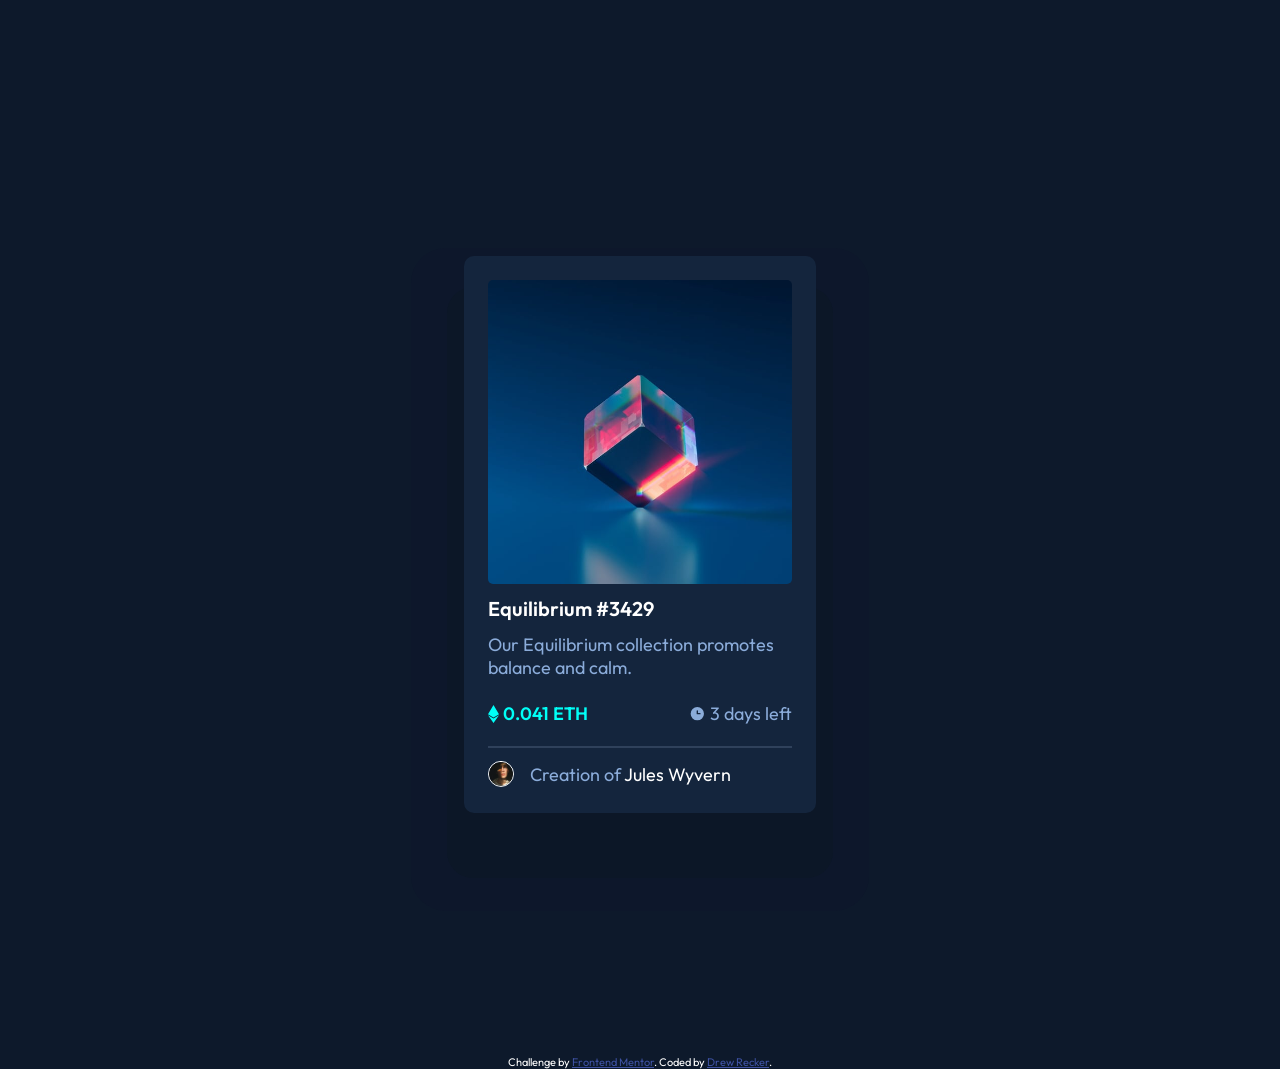
==== index.html @ 2f66de6f "move index.html file" ====
<!DOCTYPE html>
<html lang="en">
  <head>
    <meta charset="UTF-8" />
    <meta name="viewport" content="width=device-width, initial-scale=1.0" />

    <link rel="stylesheet" href="/NFT/CSS/style.css" />

    <link
      rel="icon"
      type="image/png"
      sizes="32x32"
      href="./images/favicon-32x32.png"
    />
    <link
      rel="stylesheet"
      href="https://use.fontawesome.com/releases/v5.15.3/css/all.css"
      integrity="sha384-SZXxX4whJ79/gErwcOYf+zWLeJdY/qpuqC4cAa9rOGUstPomtqpuNWT9wdPEn2fk"
      crossorigin="anonymous"
    />

    <link rel="preconnect" href="https://fonts.googleapis.com" />
    <link rel="preconnect" href="https://fonts.gstatic.com" crossorigin />
    <link
      href="https://fonts.googleapis.com/css2?family=Outfit:wght@300&display=swap"
      rel="stylesheet"
    />

    <title>Frontend Mentor | NFT preview card component</title>
  </head>
  <body>
    <main>
      <section class="nft-card-background">
        <div class="nft-card">
          <div class="img-container">
            <img
              class="equilibrium"
              src="/images/image-equilibrium.jpg"
              alt="colorful, reflective cube NFT"
            />
            <span class="cyan-overlay"><i class="far fa-eye"></i></span>
          </div>
          <div class="content">
            <h1>Equilibrium #3429</h1>
            <span class="content-description"
              >Our Equilibrium collection promotes balance and calm.
            </span>
          </div>
          <div class="content-info">
            <div class="price-container">
              <img
                src="/images/icon-ethereum.svg"
                alt="ramp up or down icon for Etherium price"
              />
              <span class="price">0.041 ETH</span>
            </div>
            <div class="time-remaining">
              <img
                class="clock-img"
                src="/images/icon-clock.svg"
                alt="clock icon"
              />
              <span class="days-left">3 days left</span>
            </div>
          </div>
          <div class="creator-container">
            <div class="creator-img-container">
              <img
                class="creator-img"
                src="/images/image-avatar.png"
                alt="creator profile picture"
              />
            </div>
            <div class="creator-name-container">
              <span class="creator"
                >Creation of
                <span class="creator-name">Jules Wyvern</span></span
              >
            </div>
          </div>
        </div>
      </section>
    </main>
    <footer>
      <div class="attribution">
        Challenge by
        <a href="https://www.frontendmentor.io?ref=challenge" target="_blank"
          >Frontend Mentor</a
        >. Coded by <a href="#">Drew Recker</a>.
      </div>
    </footer>
  </body>
</html>
---- NFT/CSS/style.css ----
* {
  padding: 0;
  margin: 0;
  max-width: 100%;
  position: relative;
}

*,
*::before,
*::after {
  box-sizing: inherit;
}

:root {
  --main-soft-blue: hsl(215, 51%, 70%);
  --main-cyan: hsl(178, 100%, 50%);
  --main-dark-blue: hsl(217, 54%, 11%);
  --main-dark-blue-shadow: hsl(215, 52%, 10%);
  --main-dark-blue-shadow-2: hsl(220, 54%, 11%);
  --main-card-dark-blue: hsl(216, 50%, 16%);
  --main-line-dark-blue: hsl(215, 32%, 27%);
  --main-white: hsl(0, 0%, 100%);
}

@import url("https://fonts.googleapis.com/css2?family=Outfit:wght@300&display=swap");

html {
  box-sizing: border-box;
  scroll-behavior: smooth;
  font-family: "Outfit", sans-serif;
}

body {
  font-style: normal;
  font-weight: 300;
  color: var(--main-white);
  background: var(--main-dark-blue);
  padding: 3rem 1rem;
  font-size: 16px;
}

@media (min-width: 468px) {
  body {
    font-style: normal;
    font-weight: 400;
    color: var(--main-white);
    background: var(--main-dark-blue);
    padding: 6rem 3rem;
    font-size: 18px;
  }
}

.nft-card-background {
  padding: 10rem 0;
  background: var(--main-dark-blue);
}

.nft-card {
  border-radius: 10px;
  margin: auto;
  max-width: 22rem;
  background: var(--main-card-dark-blue);
  color: var(--main-white);
  padding: 1.5rem;
  box-shadow: 0px 38px 0px 17px var(--main-dark-blue-shadow);
}

.img-container {
  display: grid;
}

.equilibrium {
  max-width: 100%;
  height: auto;
  grid-row: 1;
  grid-column: 1;
  border-radius: 5px;
  opacity: 1;
  background-color: var(--main-cyan);
}

@media (min-width: 490px) {
  .nft-card {
    box-shadow: 0px 48px 0px 17px var(--main-dark-blue-shadow),
      0px 45px 0px 53px var(--main-dark-blue-shadow-2);
  }
}

.cyan-overlay {
  background: rgb(0, 255, 247, 0);
  color: rgb(255, 255, 255, 0);
  grid-row: 1;
  grid-column: 1;
  border-radius: 5px;
  position: relative;
  margin: auto;
  width: 100%;
  height: 100%;
  bottom: 19rem;
  margin-bottom: -19rem;
  display: flex;
}

.cyan-overlay > * {
  flex: 1;
  margin: auto;
  text-align: center;
  font-size: 40px;
}

.cyan-overlay:hover {
  cursor: pointer;
  color: rgb(255, 255, 255, 1);
  background: rgb(0, 255, 247, 0.5);
}

h1 {
  font-weight: 600;
  font-size: 20px;
  padding: 12px 0;
}

h1:hover {
  color: var(--main-cyan);
  cursor: pointer;
}

.content-info {
  display: flex;
  padding: 5px 0;
  position: relative;
}

.content-info > * {
  flex: 1;
  padding: 1rem 0;
  vertical-align: middle;
}

.content-info .price-container > * {
  vertical-align: middle;
}

.content-info .price {
  color: var(--main-cyan);
  font-weight: 600;
}

.content-info .time-remaining {
  text-align: end;
}

.time-remaining > * {
  margin: 0;
  vertical-align: middle;
}

span {
  color: var(--main-soft-blue);
}

.creator-container {
  display: flex;
  gap: 1rem;
  border-top: 2px solid var(--main-line-dark-blue);
  padding-top: 10px;
}

.creator-img-container {
  flex: 1;
}

.creator-img {
  max-width: 100%;
  border: 1px solid var(--main-white);
  border-radius: 50%;
  margin: 0;
  top: 50%;
  transform: translateY(-50%);
}

.creator-name-container {
  position: relative;
  display: flex;
  flex: 10;
}

.creator-name-container > * {
  flex: 1;
  position: absolute;
  margin: 0;
  top: 50%;
  transform: translateY(-50%);
}

.creator-name {
  color: var(--main-white);
  width: 30px;
}

.creator-name:hover {
  color: var(--main-cyan);
  cursor: pointer;
}

footer {
  position: absolute;
  left: 3rem;
  right: 3rem;
  bottom: 0;
}

.attribution {
  font-size: 11px;
  text-align: center;
}

.attribution a {
  color: hsl(228, 45%, 44%);
}
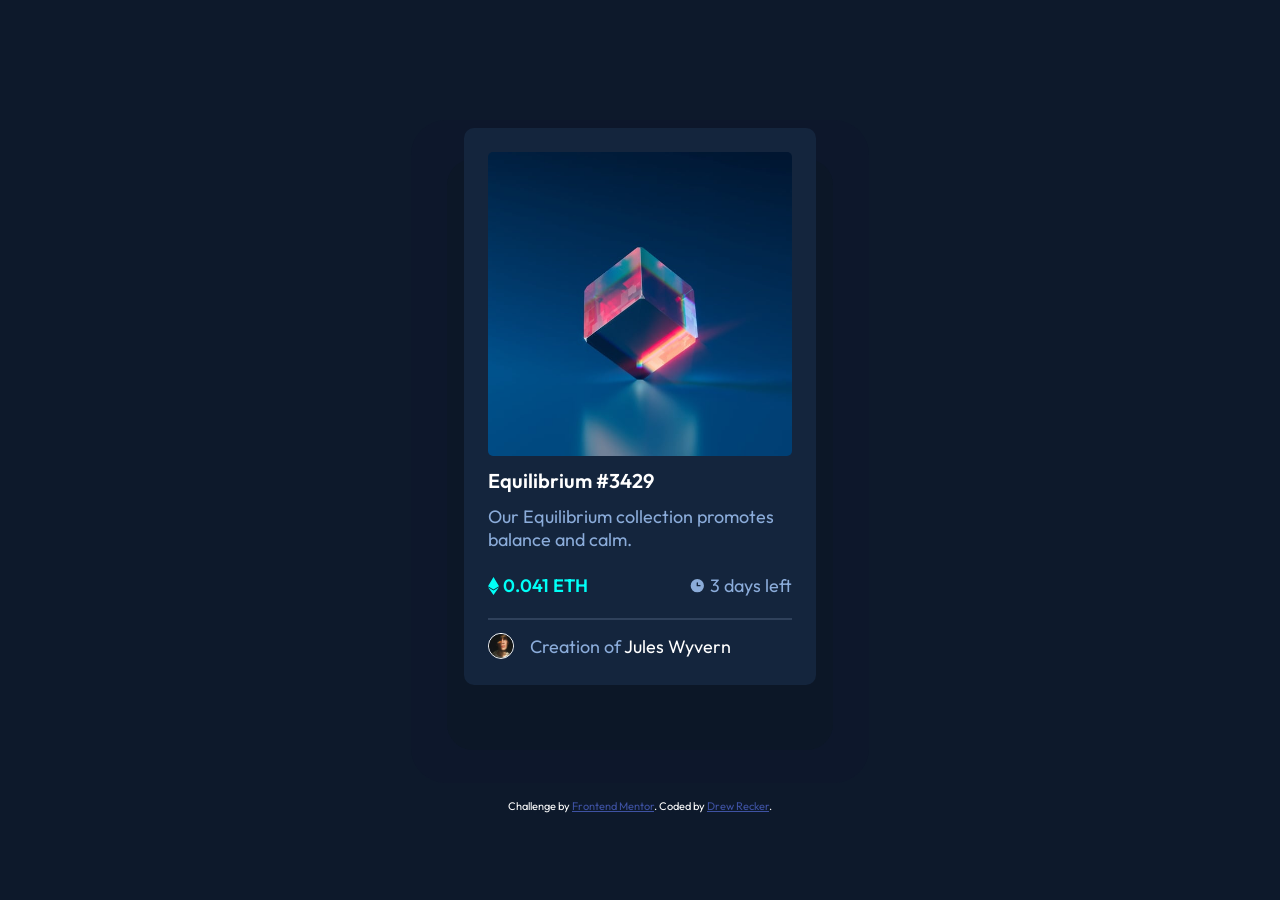
==== commit c01272c5: "moved images to image folder" ====
--- a/index.html
+++ b/index.html
@@ -4,13 +4,13 @@
     <meta charset="UTF-8" />
     <meta name="viewport" content="width=device-width, initial-scale=1.0" />
 
-    <link rel="stylesheet" href="/NFT/CSS/style.css" />
+    <link rel="stylesheet" href="style.css" />
 
     <link
       rel="icon"
       type="image/png"
       sizes="32x32"
-      href="./images/favicon-32x32.png"
+      href="/images/favicon-32x32.png"
     />
     <link
       rel="stylesheet"
--- a/style.css
+++ b/style.css
@@ -0,0 +1,220 @@
+* {
+  padding: 0;
+  margin: 0;
+  max-width: 100%;
+  position: relative;
+}
+
+*,
+*::before,
+*::after {
+  box-sizing: inherit;
+}
+
+:root {
+  --main-soft-blue: hsl(215, 51%, 70%);
+  --main-cyan: hsl(178, 100%, 50%);
+  --main-dark-blue: hsl(217, 54%, 11%);
+  --main-dark-blue-shadow: hsl(215, 52%, 10%);
+  --main-dark-blue-shadow-2: hsl(220, 54%, 11%);
+  --main-card-dark-blue: hsl(216, 50%, 16%);
+  --main-line-dark-blue: hsl(215, 32%, 27%);
+  --main-white: hsl(0, 0%, 100%);
+}
+
+@import url("https://fonts.googleapis.com/css2?family=Outfit:wght@300&display=swap");
+
+html {
+  box-sizing: border-box;
+  scroll-behavior: smooth;
+  font-family: "Outfit", sans-serif;
+}
+
+body {
+  font-style: normal;
+  font-weight: 300;
+  color: var(--main-white);
+  background: var(--main-dark-blue);
+  padding: 3rem 1rem;
+  font-size: 16px;
+}
+
+@media (min-width: 468px) {
+  body {
+    font-style: normal;
+    font-weight: 400;
+    color: var(--main-white);
+    background: var(--main-dark-blue);
+    padding: 6rem 3rem;
+    font-size: 18px;
+  }
+}
+
+.nft-card-background {
+  padding: 2rem 0;
+  background: var(--main-dark-blue);
+}
+
+.nft-card {
+  border-radius: 10px;
+  margin: auto;
+  max-width: 22rem;
+  background: var(--main-card-dark-blue);
+  color: var(--main-white);
+  padding: 1.5rem;
+  box-shadow: 0px 38px 0px 17px var(--main-dark-blue-shadow);
+}
+
+.img-container {
+  display: grid;
+}
+
+.equilibrium {
+  max-width: 100%;
+  height: auto;
+  grid-row: 1;
+  grid-column: 1;
+  border-radius: 5px;
+  opacity: 1;
+  background-color: var(--main-cyan);
+}
+
+@media (min-width: 490px) {
+  .nft-card {
+    box-shadow: 0px 48px 0px 17px var(--main-dark-blue-shadow),
+      0px 45px 0px 53px var(--main-dark-blue-shadow-2);
+  }
+}
+
+.cyan-overlay {
+  background: rgb(0, 255, 247, 0);
+  color: rgb(255, 255, 255, 0);
+  grid-row: 1;
+  grid-column: 1;
+  border-radius: 5px;
+  position: relative;
+  margin: auto;
+  width: 100%;
+  height: 100%;
+  bottom: 19rem;
+  margin-bottom: -19rem;
+  display: flex;
+}
+
+.cyan-overlay > * {
+  flex: 1;
+  margin: auto;
+  text-align: center;
+  font-size: 40px;
+}
+
+.cyan-overlay:hover {
+  cursor: pointer;
+  color: rgb(255, 255, 255, 1);
+  background: rgb(0, 255, 247, 0.5);
+}
+
+h1 {
+  font-weight: 600;
+  font-size: 20px;
+  padding: 12px 0;
+}
+
+h1:hover {
+  color: var(--main-cyan);
+  cursor: pointer;
+}
+
+.content-info {
+  display: flex;
+  padding: 5px 0;
+  position: relative;
+}
+
+.content-info > * {
+  flex: 1;
+  padding: 1rem 0;
+  vertical-align: middle;
+}
+
+.content-info .price-container > * {
+  vertical-align: middle;
+}
+
+.content-info .price {
+  color: var(--main-cyan);
+  font-weight: 600;
+}
+
+.content-info .time-remaining {
+  text-align: end;
+}
+
+.time-remaining > * {
+  margin: 0;
+  vertical-align: middle;
+}
+
+span {
+  color: var(--main-soft-blue);
+}
+
+.creator-container {
+  display: flex;
+  gap: 1rem;
+  border-top: 2px solid var(--main-line-dark-blue);
+  padding-top: 10px;
+}
+
+.creator-img-container {
+  flex: 1;
+}
+
+.creator-img {
+  max-width: 100%;
+  border: 1px solid var(--main-white);
+  border-radius: 50%;
+  margin: 0;
+  top: 50%;
+  transform: translateY(-50%);
+}
+
+.creator-name-container {
+  position: relative;
+  display: flex;
+  flex: 10;
+}
+
+.creator-name-container > * {
+  flex: 1;
+  position: absolute;
+  margin: 0;
+  top: 50%;
+  transform: translateY(-50%);
+}
+
+.creator-name {
+  color: var(--main-white);
+  width: 30px;
+}
+
+.creator-name:hover {
+  color: var(--main-cyan);
+  cursor: pointer;
+}
+
+footer {
+  position: absolute;
+  left: 3rem;
+  right: 3rem;
+  bottom: 0;
+}
+
+.attribution {
+  font-size: 11px;
+  text-align: center;
+}
+
+.attribution a {
+  color: hsl(228, 45%, 44%);
+}
